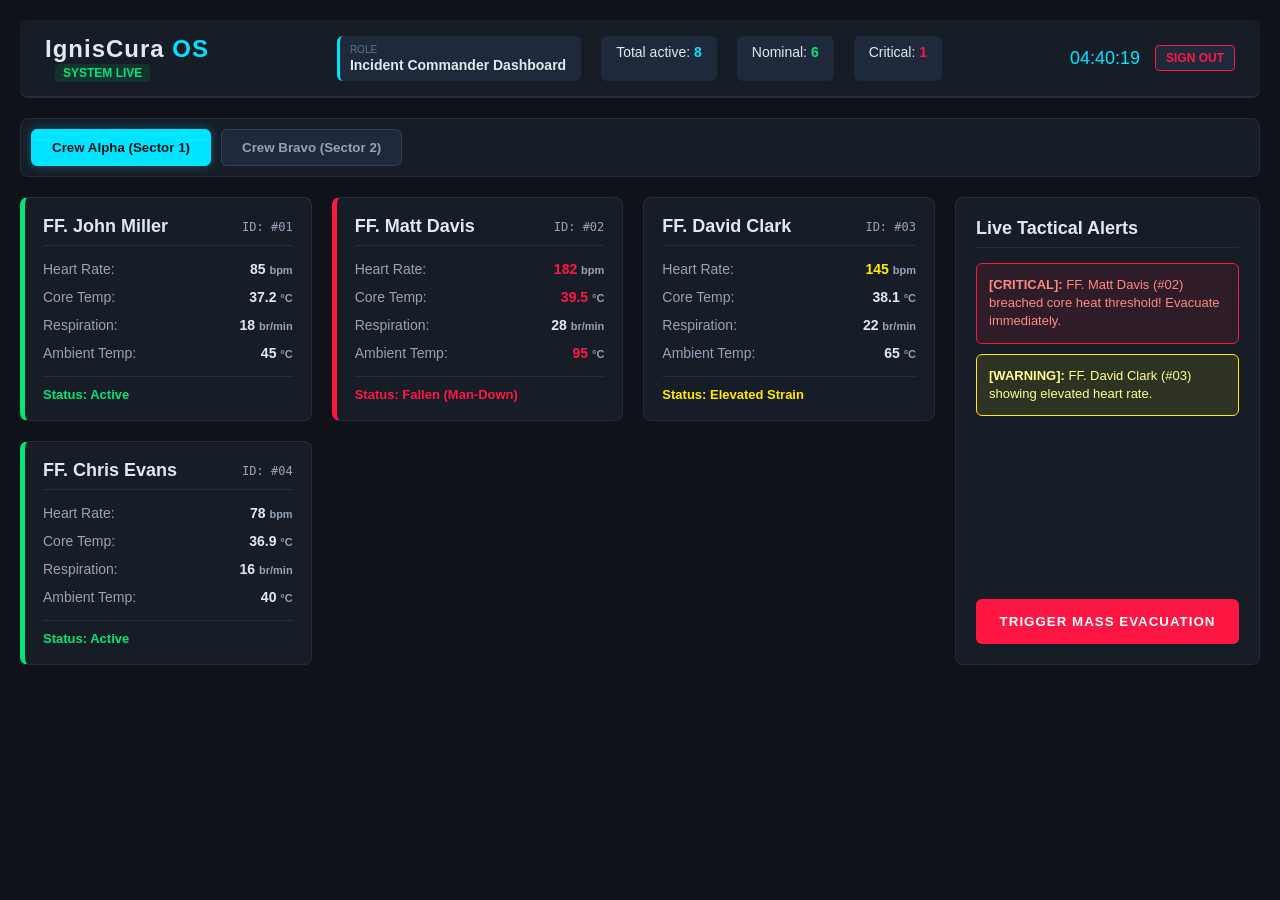
==== index.html @ eff63823 "Add files via upload" ====
<!DOCTYPE html>
<html lang="en">
<head>
    <meta charset="UTF-8">
    <meta name="viewport" content="width=device-width, initial-scale=1.0">
    <title>IgnisCura OS - Incident Command Dashboard</title>
    <link rel="stylesheet" href="style.css">
    <style>
        /* إضافة ستايل تكتيكي سريع لأزرار المجموعات */
        .crew-switcher {
            display: flex;
            gap: 10px;
            margin-bottom: 20px;
            background-color: #161d26;
            padding: 10px;
            border-radius: 8px;
            border: 1px solid #232d3b;
        }
        .crew-btn {
            background: #1e293b;
            color: #94a3b8;
            border: 1px solid #334155;
            padding: 10px 20px;
            border-radius: 6px;
            cursor: pointer;
            font-weight: bold;
            transition: all 0.2s;
        }
        .crew-btn.active {
            background: #00e5ff;
            color: #0f1319;
            border-color: #00e5ff;
            box-shadow: 0 0 10px rgba(0, 229, 255, 0.3);
        }
    </style>
</head>
<body>

    <header class="main-header">
        <div class="logo-area">
            <h1>IgnisCura <span>OS</span></h1>
            <span class="system-status online">System Live</span>
        </div>
        <div class="global-metrics">
            <div class="metric-summary" style="border-left: 3px solid #00e5ff; padding-left: 10px;">
                <small style="display:block; font-size:10px; color:#64748b; text-transform:uppercase; margin-bottom:2px;">Role</small>
                <strong style="color: #e2e8f0; font-size:14px;">Incident Commander Dashboard</strong>
            </div>
            <div class="metric-summary">Total active: <span id="total-crew" style="color: #00e5ff; font-weight:bold;">8</span></div>
            <div class="metric-summary nominal">Nominal: <span id="nominal-crew">6</span></div>
            <div class="metric-summary critical">Critical: <span id="critical-crew">1</span></div>
        </div>
        
<div class="time-area" style="display: flex; align-items: center; gap: 15px;">
            <span id="live-clock">00:00:00</span>
            <button onclick="window.location.href='login.html'" style="background: #1e293b; color: #ff1744; border: 1px solid #ff1744; padding: 5px 10px; border-radius: 4px; cursor: pointer; font-weight: bold; font-size: 12px;">SIGN OUT</button>
        </div>
    </header>

    <div class="crew-switcher">
        <button class="crew-btn active" onclick="switchCrew('alpha')">Crew Alpha (Sector 1)</button>
        <button class="crew-btn" onclick="switchCrew('bravo')">Crew Bravo (Sector 2)</button>
    </div>

    <div class="dashboard-container">
        
        <main class="cards-grid">
            
            <div class="firefighter-card status-nominal" id="card-1">
                <div class="card-header">
                    <h3 id="name-1">FF. John Miller</h3>
                    <span class="badge" id="id-1">ID: #01</span>
                </div>
                <div class="metrics-list">
                    <div class="metric-item">
                        <span class="label">Heart Rate:</span>
                        <span class="value"><span id="hr-1">85</span> <small>bpm</small></span>
                    </div>
                    <div class="metric-item">
                        <span class="label">Core Temp:</span>
                        <span class="value"><span id="temp-1">37.2</span> <small>°C</small></span>
                    </div>
                    <div class="metric-item">
                        <span class="label">Respiration:</span>
                        <span class="value" id="resp-1">18 <small>br/min</small></span>
                    </div>
                    <div class="metric-item">
                        <span class="label">Ambient Temp:</span>
                        <span class="value" id="amb-1">45 <small>°C</small></span>
                    </div>
                </div>
                <div class="card-footer">
                    <span class="movement-status active" id="foot-1">Status: Active</span>
                </div>
            </div>

            <div class="firefighter-card status-critical" id="card-2">
                <div class="card-header">
                    <h3 id="name-2">FF. Matt Davis</h3>
                    <span class="badge" id="id-2">ID: #02</span>
                </div>
                <div class="metrics-list">
                    <div class="metric-item">
                        <span class="label">Heart Rate:</span>
                        <span class="value highlight"><span id="hr-2">182</span> <small>bpm</small></span>
                    </div>
                    <div class="metric-item">
                        <span class="label">Core Temp:</span>
                        <span class="value highlight"><span id="temp-2">39.5</span> <small>°C</small></span>
                    </div>
                    <div class="metric-item">
                        <span class="label">Respiration:</span>
                        <span class="value" id="resp-2">28 <small>br/min</small></span>
                    </div>
                    <div class="metric-item">
                        <span class="label">Ambient Temp:</span>
                        <span class="value highlight" id="amb-2">95 <small>°C</small></span>
                    </div>
                </div>
                <div class="card-footer">
                    <span class="movement-status fallen" id="foot-2">Status: Fallen (Man-Down)</span>
                </div>
            </div>

            <div class="firefighter-card status-warning" id="card-3">
                <div class="card-header">
                    <h3 id="name-3">FF. David Clark</h3>
                    <span class="badge" id="id-3">ID: #03</span>
                </div>
                <div class="metrics-list">
                    <div class="metric-item">
                        <span class="label">Heart Rate:</span>
                        <span class="value" style="color: #ffea00;"><span id="hr-3">145</span> <small>bpm</small></span>
                    </div>
                    <div class="metric-item">
                        <span class="label">Core Temp:</span>
                        <span class="value"><span id="temp-3">38.1</span> <small>°C</small></span>
                    </div>
                    <div class="metric-item">
                        <span class="label">Respiration:</span>
                        <span class="value" id="resp-3">22 <small>br/min</small></span>
                    </div>
                    <div class="metric-item">
                        <span class="label">Ambient Temp:</span>
                        <span class="value" id="amb-3">65 <small>°C</small></span>
                    </div>
                </div>
                <div class="card-footer">
                    <span class="movement-status" style="color: #ffea00;" id="foot-3">Status: Elevated Strain</span>
                </div>
            </div>

            <div class="firefighter-card status-nominal" id="card-4">
                <div class="card-header">
                    <h3 id="name-4">FF. Chris Evans</h3>
                    <span class="badge" id="id-4">ID: #04</span>
                </div>
                <div class="metrics-list">
                    <div class="metric-item">
                        <span class="label">Heart Rate:</span>
                        <span class="value"><span id="hr-4">78</span> <small>bpm</small></span>
                    </div>
                    <div class="metric-item">
                        <span class="label">Core Temp:</span>
                        <span class="value"><span id="temp-4">36.9</span> <small>°C</small></span>
                    </div>
                    <div class="metric-item">
                        <span class="label">Respiration:</span>
                        <span class="value" id="resp-4">16 <small>br/min</small></span>
                    </div>
                    <div class="metric-item">
                        <span class="label">Ambient Temp:</span>
                        <span class="value" id="amb-4">40 <small>°C</small></span>
                    </div>
                </div>
                <div class="card-footer">
                    <span class="movement-status active" id="foot-4">Status: Active</span>
                </div>
            </div>

        </main>

        <aside class="alerts-sidebar">
            <h2>Live Tactical Alerts</h2>
            <div class="alerts-log" id="alerts-container">
                <div class="alert-box critical-alert">
                    <strong>[CRITICAL]:</strong> FF. Matt Davis (#02) breached core heat threshold! Evacuate immediately.
                </div>
                <div class="alert-box warning-alert">
                    <strong>[WARNING]:</strong> FF. David Clark (#03) showing elevated heart rate.
                </div>
            </div>
            <button class="mass-evac-btn">TRIGGER MASS EVACUATION</button>
        </aside>

    </div>

    <script>
        const crewsData = {
            alpha: [
                { name: "FF. John Miller", id: "ID: #01", resp: "18 br/min", amb: "45 °C", foot: "Status: Active", css: "status-nominal", footStyle: "color: #00e676" },
                { name: "FF. Matt Davis", id: "ID: #02", resp: "28 br/min", amb: "95 °C", foot: "Status: Fallen (Man-Down)", css: "status-critical", footStyle: "color: #ff1744" },
                { name: "FF. David Clark", id: "ID: #03", resp: "22 br/min", amb: "65 °C", foot: "Status: Elevated Strain", css: "status-warning", footStyle: "color: #ffea00" },
                { name: "FF. Chris Evans", id: "ID: #04", resp: "16 br/min", amb: "40 °C", foot: "Status: Active", css: "status-nominal", footStyle: "color: #00e676" }
            ],
            bravo: [
                { name: "FF. Robert Taylor", id: "ID: #05", resp: "19 br/min", amb: "38 °C", foot: "Status: Active", css: "status-nominal", footStyle: "color: #00e676" },
                { name: "FF. James Wilson", id: "ID: #06", resp: "21 br/min", amb: "42 °C", foot: "Status: Active", css: "status-nominal", footStyle: "color: #00e676" },
                { name: "FF. Brian Thomas", id: "ID: #07", resp: "20 br/min", amb: "50 °C", foot: "Status: Active", css: "status-nominal", footStyle: "color: #00e676" },
                { name: "FF. Kevin Harris", id: "ID: #08", resp: "17 br/min", amb: "39 °C", foot: "Status: Active", css: "status-nominal", footStyle: "color: #00e676" }
            ]
        };

        let currentCrew = 'alpha';

        function switchCrew(crewName) {
            currentCrew = crewName;
            const buttons = document.querySelectorAll('.crew-btn');
            buttons[0].classList.toggle('active', crewName === 'alpha');
            buttons[1].classList.toggle('active', crewName === 'bravo');

            const data = crewsData[crewName];
            for (let i = 1; i <= 4; i++) {
                document.getElementById(`name-${i}`).textContent = data[i-1].name;
                document.getElementById(`id-${i}`).textContent = data[i-1].id;
                document.getElementById(`resp-${i}`).innerHTML = data[i-1].resp;
                document.getElementById(`amb-${i}`).innerHTML = data[i-1].amb;
                
                const footer = document.getElementById(`foot-${i}`);
                footer.textContent = data[i-1].foot;
                footer.style = data[i-1].footStyle;

                const card = document.getElementById(`card-${i}`);
                card.className = `firefighter-card ${data[i-1].css}`;
            }
        }

        function updateClock() {
            const now = new Date();
            document.getElementById('live-clock').textContent = now.toTimeString().split(' ')[0];
        }
        setInterval(updateClock, 1000);
        updateClock();

        function simulateBiometrics() {
            if (currentCrew === 'alpha') {
                document.getElementById('hr-1').textContent = Math.floor(Math.random() * (89 - 81) + 81);
                document.getElementById('temp-1').textContent = (Math.random() * (37.3 - 37.0) + 37.0).toFixed(1);
                
                document.getElementById('hr-2').textContent = Math.floor(Math.random() * (186 - 180) + 180);
                document.getElementById('temp-2').textContent = (Math.random() * (39.7 - 39.4) + 39.4).toFixed(1);

                document.getElementById('hr-3').textContent = Math.floor(Math.random() * (149 - 141) + 141);
                document.getElementById('temp-3').textContent = (Math.random() * (38.2 - 37.8) + 37.8).toFixed(1);

                document.getElementById('hr-4').textContent = Math.floor(Math.random() * (81 - 76) + 76);
                document.getElementById('temp-4').textContent = (Math.random() * (37.0 - 36.6) + 36.6).toFixed(1);
            } else {
                for (let i = 1; i <= 4; i++) {
                    document.getElementById(`hr-${i}`).textContent = Math.floor(Math.random() * (85 - 72) + 72);
                    document.getElementById(`temp-${i}`).textContent = (Math.random() * (37.2 - 36.5) + 36.5).toFixed(1);
                }
            }
        }
        setInterval(simulateBiometrics, 2000);
    </script>

</body>
</html>
---- style.css ----
/* ==========================================================================
   IgnisCura OS - Tactical Dashboard Stylesheet
   ========================================================================== */

:root {
    --bg-dark: #0f1319;
    --card-bg: #161d26;
    --text-main: #e2e8f0;
    --text-muted: #94a3b8;
    --primary-blue: #00e5ff;
    --status-green: #00e676;
    --status-yellow: #ffea00;
    --status-red: #ff1744;
}

* {
    box-sizing: border-box;
    margin: 0;
    padding: 0;
    font-family: 'Segoe UI', Tahoma, Geneva, Verdana, sans-serif;
}

body {
    background-color: var(--bg-dark);
    color: var(--text-main);
    padding: 20px;
    min-height: 100vh;
}

/* 1. Top Header Navigation */
.main-header {
    display: flex;
    justify-content: space-between;
    align-items: center;
    background-color: var(--card-bg);
    padding: 15px 25px;
    border-radius: 8px;
    border-bottom: 2px solid #232d3b;
    margin-bottom: 20px;
}

.logo-area h1 {
    font-size: 24px;
    letter-spacing: 1px;
}

.logo-area h1 span {
    color: var(--primary-blue);
}

.system-status {
    font-size: 12px;
    text-transform: uppercase;
    font-weight: bold;
    margin-left: 10px;
    padding: 2px 8px;
    border-radius: 4px;
    background: rgba(0, 230, 118, 0.1);
    color: var(--status-green);
}

.global-metrics {
    display: flex;
    gap: 20px;
}

.metric-summary {
    background: #1e293b;
    padding: 8px 15px;
    border-radius: 6px;
    font-weight: 6px;
    font-size: 14px;
}

.metric-summary.nominal span { color: var(--status-green); font-weight: bold; }
.metric-summary.critical span { color: var(--status-red); font-weight: bold; }

.time-area {
    font-size: 18px;
    font-family: monospace;
    color: var(--primary-blue);
}

/* 2. Layout Container */
.dashboard-container {
    display: grid;
    grid-template-columns: 3fr 1fr;
    gap: 20px;
}

/* 3. Firefighter Cards Grid */
.cards-grid {
    display: grid;
    grid-template-columns: repeat(auto-fill, minmax(280px, 1fr));
    gap: 20px;
}

.firefighter-card {
    background-color: var(--card-bg);
    border-radius: 8px;
    padding: 18px;
    border: 1px solid #232d3b;
    transition: all 0.3s ease;
}

/* Dynamic Borders based on Triage Status */
.status-nominal { border-left: 5px solid var(--status-green); }
.status-critical { 
    border-left: 5px solid var(--status-red); 
    animation: pulse-red 2s infinite;
}

.card-header {
    display: flex;
    justify-content: space-between;
    align-items: center;
    margin-bottom: 15px;
    border-bottom: 1px solid #232d3b;
    padding-bottom: 8px;
}

.card-header h3 { font-size: 18px; }
.badge { font-size: 12px; color: var(--text-muted); font-family: monospace; }

.metrics-list {
    display: flex;
    flex-direction: column;
    gap: 12px;
    margin-bottom: 15px;
}

.metric-item {
    display: flex;
    justify-content: space-between;
    font-size: 14px;
}

.metric-item .label { color: var(--text-muted); }
.metric-item .value { font-weight: bold; }
.metric-item .value small { font-size: 11px; color: var(--text-muted); }

.highlight {
    color: var(--status-red);
    font-weight: bold;
}

.card-footer {
    padding-top: 10px;
    border-top: 1px solid #232d3b;
    font-size: 13px;
    font-weight: bold;
}

.movement-status.active { color: var(--status-green); }
.movement-status.fallen { color: var(--status-red); animation: blink 1s infinite; }

/* 4. Sidebar & Alerts Log */
.alerts-sidebar {
    background-color: var(--card-bg);
    border-radius: 8px;
    padding: 20px;
    display: flex;
    flex-direction: column;
    border: 1px solid #232d3b;
}

.alerts-sidebar h2 {
    font-size: 18px;
    margin-bottom: 15px;
    color: var(--text-main);
    border-bottom: 1px solid #232d3b;
    padding-bottom: 8px;
}

.alerts-log {
    flex-grow: 1;
    display: flex;
    flex-direction: column;
    gap: 10px;
    overflow-y: auto;
    max-height: 400px;
}

.alert-box {
    padding: 12px;
    border-radius: 6px;
    font-size: 13px;
    line-height: 1.4;
}

.critical-alert {
    background: rgba(255, 23, 68, 0.1);
    border: 1px solid var(--status-red);
    color: #ff8a80;
}

.warning-alert {
    background: rgba(255, 234, 0, 0.1);
    border: 1px solid var(--status-yellow);
    color: #ffff8d;
}

.mass-evac-btn {
    background-color: var(--status-red);
    color: white;
    border: none;
    padding: 15px;
    border-radius: 6px;
    font-weight: bold;
    cursor: pointer;
    margin-top: 20px;
    letter-spacing: 1px;
    transition: background 0.2s;
}

.mass-evac-btn:hover {
    background-color: #d50000;
}

/* Animations for Critical Statuses */
@keyframes pulse-red {
    0% { box-shadow: 0 0 0 0 rgba(255, 23, 68, 0.4); }
    70% { box-shadow: 0 0 0 10px rgba(255, 23, 68, 0); }
    100% { box-shadow: 0 0 0 0 rgba(255, 23, 68, 0); }
}

@keyframes blink {
    50% { opacity: 0.3; }
}
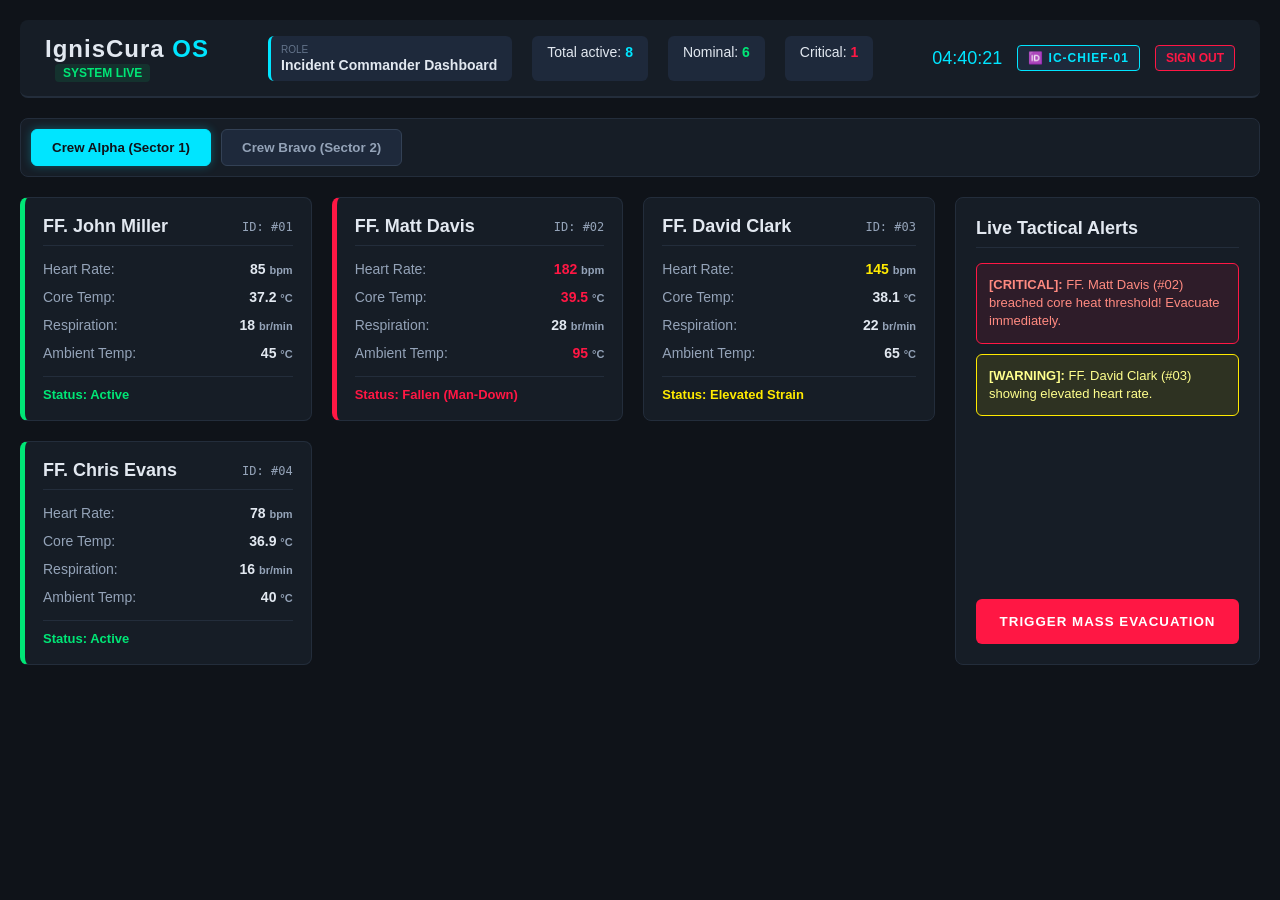
==== commit 2ff55b21: "Refactor index.html with new profile modal and styles" ====
--- a/index.html
+++ b/index.html
@@ -51,8 +51,10 @@
             <div class="metric-summary critical">Critical: <span id="critical-crew">1</span></div>
         </div>
         
-<div class="time-area" style="display: flex; align-items: center; gap: 15px;">
+        <div class="time-area" style="display: flex; align-items: center; gap: 15px;">
             <span id="live-clock">00:00:00</span>
+            <!-- تم التعديل هنا: الـ ID أصبح زرار بروفايل تكتيكي تفاعلي -->
+            <span id="user-profile-trigger" onclick="toggleProfileModal()" style="background: #1e293b; color: #00e5ff; border: 1px solid #00e5ff; padding: 5px 10px; border-radius: 4px; cursor: pointer; font-weight: bold; font-size: 12px; letter-spacing: 1px; user-select: none;">🆔 IC-CHIEF-01</span>
             <button onclick="window.location.href='login.html'" style="background: #1e293b; color: #ff1744; border: 1px solid #ff1744; padding: 5px 10px; border-radius: 4px; cursor: pointer; font-weight: bold; font-size: 12px;">SIGN OUT</button>
         </div>
     </header>
@@ -193,6 +195,24 @@
             <button class="mass-evac-btn">TRIGGER MASS EVACUATION</button>
         </aside>
 
+    </div>
+
+    <!-- INCIDENT COMMANDER PROFILE MODAL (النافذة المنبثقة التكتيكية للبروفايل) -->
+    <div id="profileModal" style="display: none; position: fixed; top: 0; left: 0; width: 100%; height: 100%; background: rgba(10, 25, 47, 0.85); backdrop-filter: blur(5px); z-index: 9999; justify-content: center; align-items: center;">
+        <div style="background: #112240; border: 2px solid #00e5ff; border-radius: 8px; width: 350px; padding: 25px; box-shadow: 0 0 20px rgba(0, 229, 255, 0.2); text-align: center; font-family: monospace; color: #fff;">
+            <div style="width: 90px; height: 90px; border-radius: 50%; border: 2px solid #00e5ff; margin: 0 auto 15px; display: flex; align-items: center; justify-content: center; background: #0a192f; font-size: 35px;">👨‍🚒</div>
+            <h3 style="color: #00e5ff; margin: 0 0 5px 0; letter-spacing: 1px;">INCIDENT COMMANDER</h3>
+            <p style="color: #8892b0; margin: 0 0 20px 0; font-size: 13px;">NIMS Certified Sector Chief</p>
+            
+            <table style="width: 100%; text-align: left; font-size: 13px; border-collapse: collapse; margin-bottom: 20px;">
+                <tr style="border-bottom: 1px solid #233554;"><td style="padding: 8px 0; color: #8892b0;">Tactical ID:</td><td style="padding: 8px 0; font-weight: bold; color: #00e5ff;">IC-CHIEF-01</td></tr>
+                <tr style="border-bottom: 1px solid #233554;"><td style="padding: 8px 0; color: #8892b0;">Clearance:</td><td style="padding: 8px 0; font-weight: bold; color: #ffc107;">LEVEL 4 (HQ)</td></tr>
+                <tr style="border-bottom: 1px solid #233554;"><td style="padding: 8px 0; color: #8892b0;">Assigned Zone:</td><td style="padding: 8px 0; font-weight: bold;">Sector Alpha / Bravo</td></tr>
+                <tr><td style="padding: 8px 0; color: #8892b0;">Encryption Node:</td><td style="padding: 8px 0; font-weight: bold; color: #00e5ff;">AES-256 Active</td></tr>
+            </table>
+
+            <button onclick="toggleProfileModal()" style="background: #00e5ff; color: #0a192f; border: none; padding: 8px 20px; font-weight: bold; border-radius: 4px; cursor: pointer; width: 100%; letter-spacing: 1px;">CLOSE NODE</button>
+        </div>
     </div>
 
     <script>
@@ -263,7 +283,17 @@
             }
         }
         setInterval(simulateBiometrics, 2000);
+
+        // دالة التحكم في فتح وإغلاق بروفايل القائد
+        function toggleProfileModal() {
+            const modal = document.getElementById('profileModal');
+            if (modal.style.display === 'none' || modal.style.display === '') {
+                modal.style.display = 'flex';
+            } else {
+                modal.style.display = 'none';
+            }
+        }
     </script>
 
 </body>
-</html>+</html>
